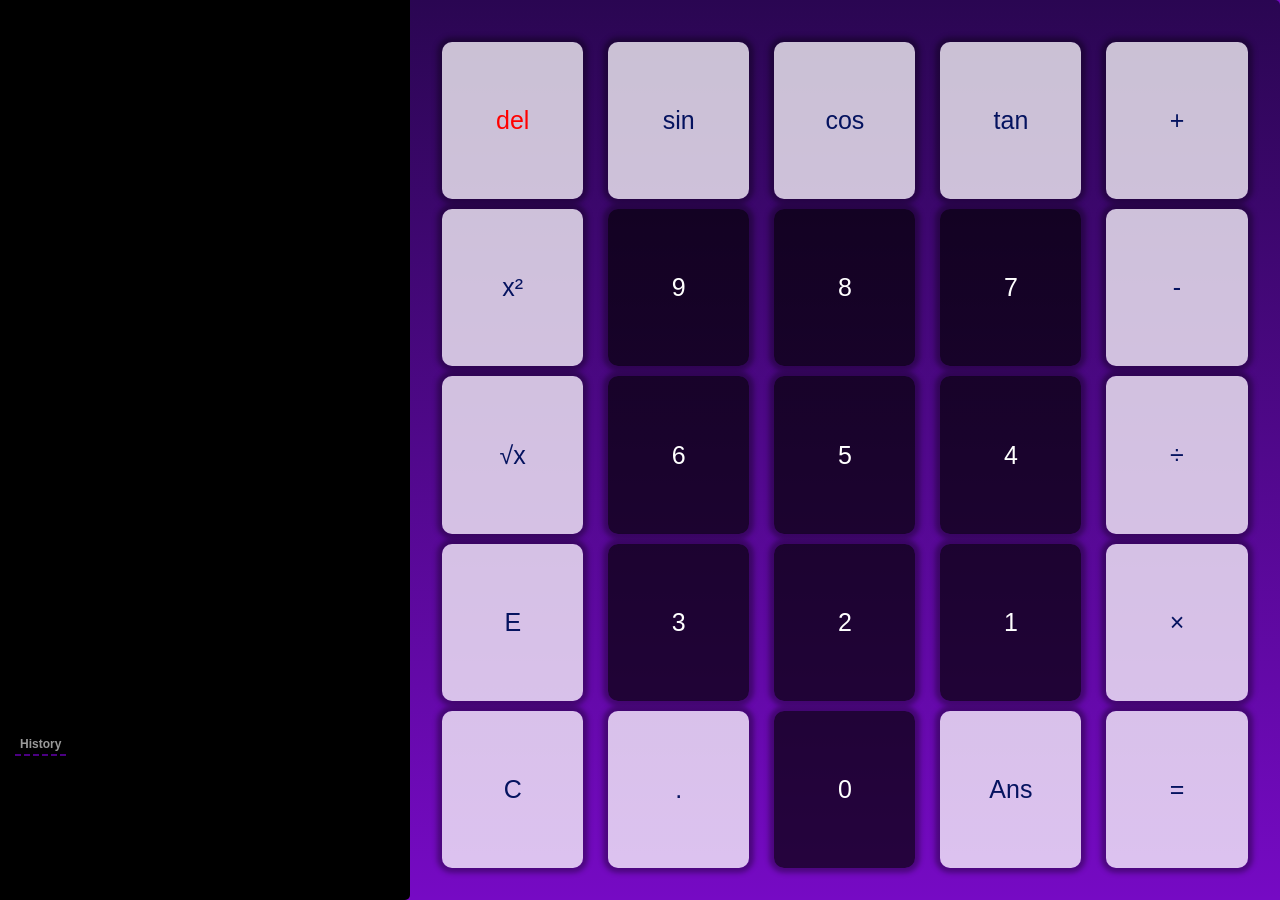
==== index.html @ c35db06c "newly added" ====
<!DOCTYPE html>
<html lang="en">
  <head>
    <title>My Calculator</title>
    <link rel="stylesheet" href="app.css" />
  </head>
  <body class="center">
    <main class="center">
      <div id="display" class="center col">
        <input disabled />
        <b></b>
        <div>
          <h6>History</h6>
          <ul></ul>
        </div>
      </div>
      <div id="buttons" class="center">
        <div class="center col">
          <button style="color: red">del</button>
          <button>x²</button>
          <button>√x</button>
          <button>E</button>
          <button>C</button>
        </div>
        <div class="center col">
          <button>sin</button>
          <button class="num">9</button>
          <button class="num">6</button>
          <button class="num">3</button>
          <button>.</button>
        </div>
        <div class="center col">
          <button>cos</button>
          <button class="num">8</button>
          <button class="num">5</button>
          <button class="num">2</button>
          <button class="num">0</button>
        </div>
        <div class="center col">
          <button>tan</button>
          <button class="num">7</button>
          <button class="num">4</button>
          <button class="num">1</button>
          <button>Ans</button>
        </div>
        <div class="center col">
          <button>+</button>
          <button>-</button>
          <button>÷</button>
          <button>×</button>
          <button>=</button>
        </div>
      </div>
    </main>
    <script src="./app.js"></script>
  </body>
</html>
---- app.css ----
*,
*::after,
*::before {
  box-sizing: border-box;
  padding: 0%;
  margin: 0;
}
body {
  background-color: #760ac4;
  height: 100vh;
  font-family: "Trebuchet MS", "Lucida Sans Unicode", "Lucida Grande",
    "Lucida Sans", Arial, sans-serif;
  user-select: none;
  justify-content: right !important;
}
.center {
  display: flex;
  justify-content: center;
  align-items: center;
}
.col {
  flex-direction: column;
}
main {
  order: 2;
  width: 100%;
  height: 100%;
  background: linear-gradient(#2a0652, #00000000);
  border-radius: 5px;
}
#display {
  background-color: #000;
  border-radius: 0 0 5px 0;
  align-items: flex-end;
  overflow: hidden;
  width: 33%;
  height: 100%;
}
#display input {
  flex: 2;
  background-color: transparent;
  font-family: Cambria, Cochin, Georgia, Times, "Times New Roman", serif;
  width: 100%;
  font-weight: bolder;
  border: none;
  text-align: right;
  color: #fff;
  font-size: 55px;
  padding-right: 20px;
  transition: 0.3s;
}
#display input.active {
  flex: 1;
  color: #ffffff60;
  font-size: 23px;
}
#display b {
  flex: 1;
  color: #ffffff60;
  font-size: 35px;
  margin-right: 0px;
  transition: 0.3s;
  padding: 0 10px;
}
#display b sup {
  font-size: 50%;
}
#display b.active {
  font-size: 60px;
  color: blue;
  margin-right: 10px;
}
#display div {
  color: #ffffff91;
  font-size: 14px;
  width: 100%;
}
#display div h6 {
  font-weight: bolder;
  font-size: 12px;
  color: #9a9a9a;
  padding: 0 5px 3px 5px;
  margin-left: 15px;
  margin-bottom: 4px;
  border-bottom: 2px dashed indigo;
  display: inline-block;
}
#display div ul {
  padding: 0 5px;
  height: 140px;
}
#display div ul li {
  background-color: #ffffff00;
  visibility: visible;
  padding: 0 10px;
  height: 60px;
  width: 100%;
  align-items: flex-start !important;
  margin-bottom: 10p  x;
  transform: scale(1, 1);
  transition: 0.4s;
}
#display div ul li.active {
  height: 0px;
  visibility: hidden;
  transform: scale(0.7, 0.7);
  animation: added 0.3s ease forwards;
}
#display div ul li:hover {
  background-color: #ffffff09;
}
#display div ul li span {
  flex: 1;
}
#display div ul li span:nth-of-type(2) {
  text-align: right;
  font-weight: bolder;
  width: 100%;
  color: blue;
  font-size: 20px;
}
#buttons {
  width: 70%;
  height: 100%;
  padding: 10px 20px;
  justify-content: space-between;
}
#buttons div {
  flex: 1;
  height: 95%;
}
#buttons button {
  font-family: inherit;
  font-size: 25px;
  margin-top: 10px;
  width: 85%;
  height: 50%;
  border: none;
  box-shadow: 0 0 5px 5px #00000056;
  background-color: #ffffffbf;
  color: rgb(5, 19, 95);
  transition: 0.3s;
  border-radius: 10px;
}
#buttons button:hover,
#buttons button.active {
  transform: scale(0.9, 0.9);
  box-shadow: 0px 0px 0px hsla(0, 0%, 0%, 0.337);
}
#buttons button.num {
  background-color: #000000ad;
  color: #fff;
}

@keyframes added {
  from {
    height: 0px;
  }
  to {
    height: 60px;
  }
}

@media (max-width: 550px) {
  main {
    flex-direction: column;
  }
  #display {
    width: 100%;
    height: 40%;
  }
  #buttons {
    width: 100%;
    height: 60%;
  }
  #display div {
    display: none;
  }
}
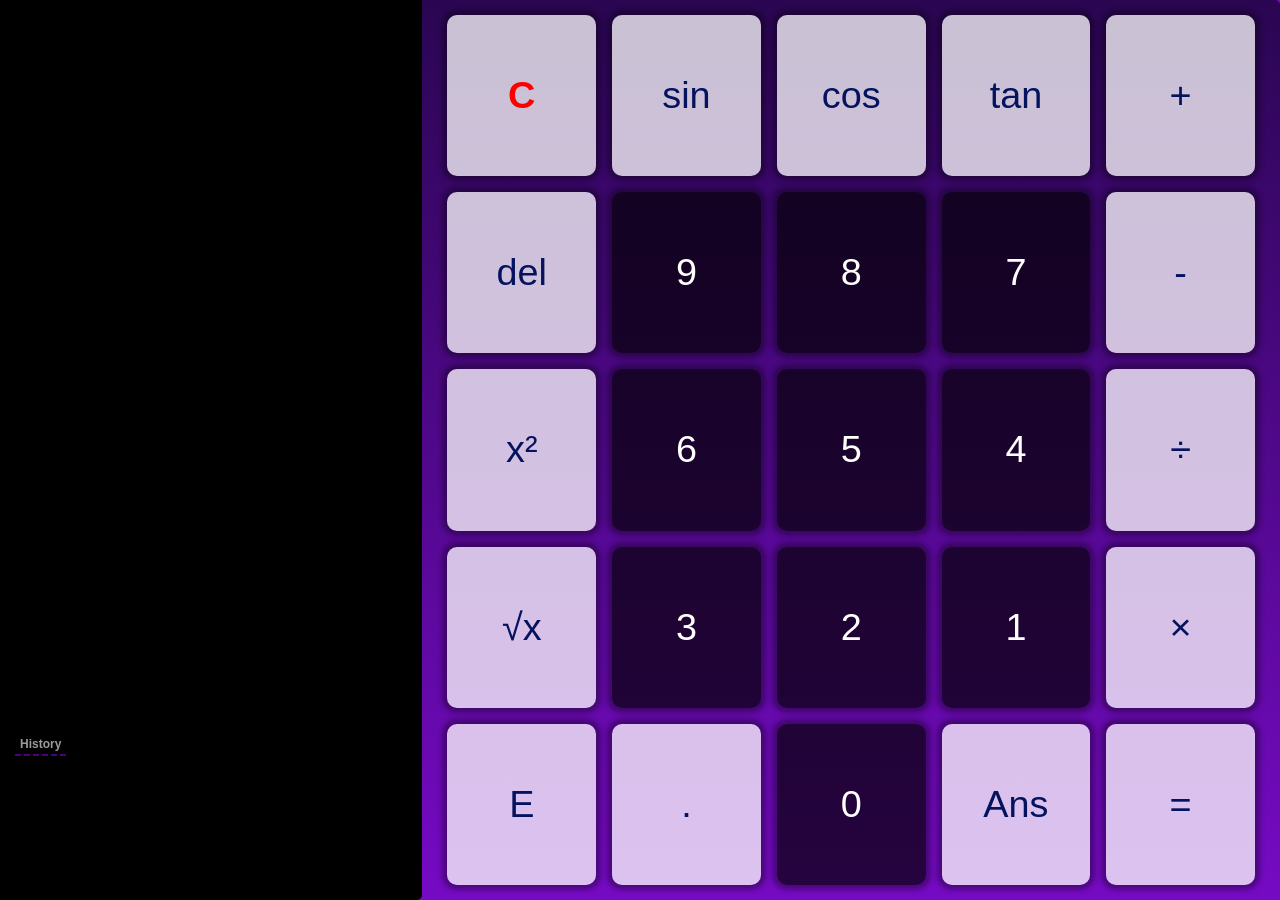
==== commit 7081cd79: "ready to deploy" ====
--- a/index.html
+++ b/index.html
@@ -15,41 +15,31 @@
         </div>
       </div>
       <div id="buttons" class="center">
-        <div class="center col">
-          <button style="color: red">del</button>
-          <button>x²</button>
-          <button>√x</button>
-          <button>E</button>
-          <button>C</button>
-        </div>
-        <div class="center col">
-          <button>sin</button>
-          <button class="num">9</button>
-          <button class="num">6</button>
-          <button class="num">3</button>
-          <button>.</button>
-        </div>
-        <div class="center col">
-          <button>cos</button>
-          <button class="num">8</button>
-          <button class="num">5</button>
-          <button class="num">2</button>
-          <button class="num">0</button>
-        </div>
-        <div class="center col">
-          <button>tan</button>
-          <button class="num">7</button>
-          <button class="num">4</button>
-          <button class="num">1</button>
-          <button>Ans</button>
-        </div>
-        <div class="center col">
-          <button>+</button>
-          <button>-</button>
-          <button>÷</button>
-          <button>×</button>
-          <button>=</button>
-        </div>
+        <button style="color: red; font-weight: bolder" s>C</button>
+        <button>sin</button>
+        <button>cos</button>
+        <button>tan</button>
+        <button>+</button>
+        <button>del</button>
+        <button class="num">9</button>
+        <button class="num">8</button>
+        <button class="num">7</button>
+        <button>-</button>
+        <button>x²</button>
+        <button class="num">6</button>
+        <button class="num">5</button>
+        <button class="num">4</button>
+        <button>÷</button>
+        <button>√x</button>
+        <button class="num">3</button>
+        <button class="num">2</button>
+        <button class="num">1</button>
+        <button>×</button>
+        <button>E</button>
+        <button>.</button>
+        <button class="num">0</button>
+        <button>Ans</button>
+        <button>=</button>
       </div>
     </main>
     <script src="./app.js"></script>
--- a/app.css
+++ b/app.css
@@ -90,13 +90,15 @@
   height: 140px;
 }
 #display div ul li {
+  position: relative;
+  overflow: hidden;
   background-color: #ffffff00;
   visibility: visible;
   padding: 0 10px;
   height: 60px;
   width: 100%;
   align-items: flex-start !important;
-  margin-bottom: 10p  x;
+  margin-bottom: 10p x;
   transform: scale(1, 1);
   transition: 0.4s;
 }
@@ -120,36 +122,35 @@
   font-size: 20px;
 }
 #buttons {
-  width: 70%;
+  display: grid;
+  grid-template-columns: repeat(5, 1fr);
+  gap: 1rem;
+  flex: 1;
   height: 100%;
-  padding: 10px 20px;
-  justify-content: space-between;
-}
-#buttons div {
-  flex: 1;
-  height: 95%;
+  padding: 15px 25px;
 }
 #buttons button {
   font-family: inherit;
-  font-size: 25px;
-  margin-top: 10px;
-  width: 85%;
-  height: 50%;
+  font-size: 4.2vh;
+  width: 100%;
+  height: 100%;
   border: none;
   box-shadow: 0 0 5px 5px #00000056;
   background-color: #ffffffbf;
-  color: rgb(5, 19, 95);
+  color: #05135f;
   transition: 0.3s;
   border-radius: 10px;
 }
-#buttons button:hover,
-#buttons button.active {
+#buttons button:hover {
   transform: scale(0.9, 0.9);
-  box-shadow: 0px 0px 0px hsla(0, 0%, 0%, 0.337);
+  box-shadow: 0px 0px 0px #00000056;
 }
 #buttons button.num {
   background-color: #000000ad;
   color: #fff;
+}
+#buttons button span {
+  position: absolute;
 }
 
 @keyframes added {
@@ -161,7 +162,7 @@
   }
 }
 
-@media (max-width: 550px) {
+@media (max-width: 576px) {
   main {
     flex-direction: column;
   }
@@ -171,7 +172,20 @@
   }
   #buttons {
     width: 100%;
-    height: 60%;
+    gap: 0.5rem;
+    padding: 10px 10px;
+  }
+  #buttons button {
+    border-radius: 5px;
+    font-size: 2vh;
+  }
+  #buttons button:hover {
+    transform: none;
+    box-shadow: none;
+  }
+  #buttons button:active {
+    transform: scale(0.9, 0.9);
+    box-shadow: 0px 0px 0px #00000056;
   }
   #display div {
     display: none;
